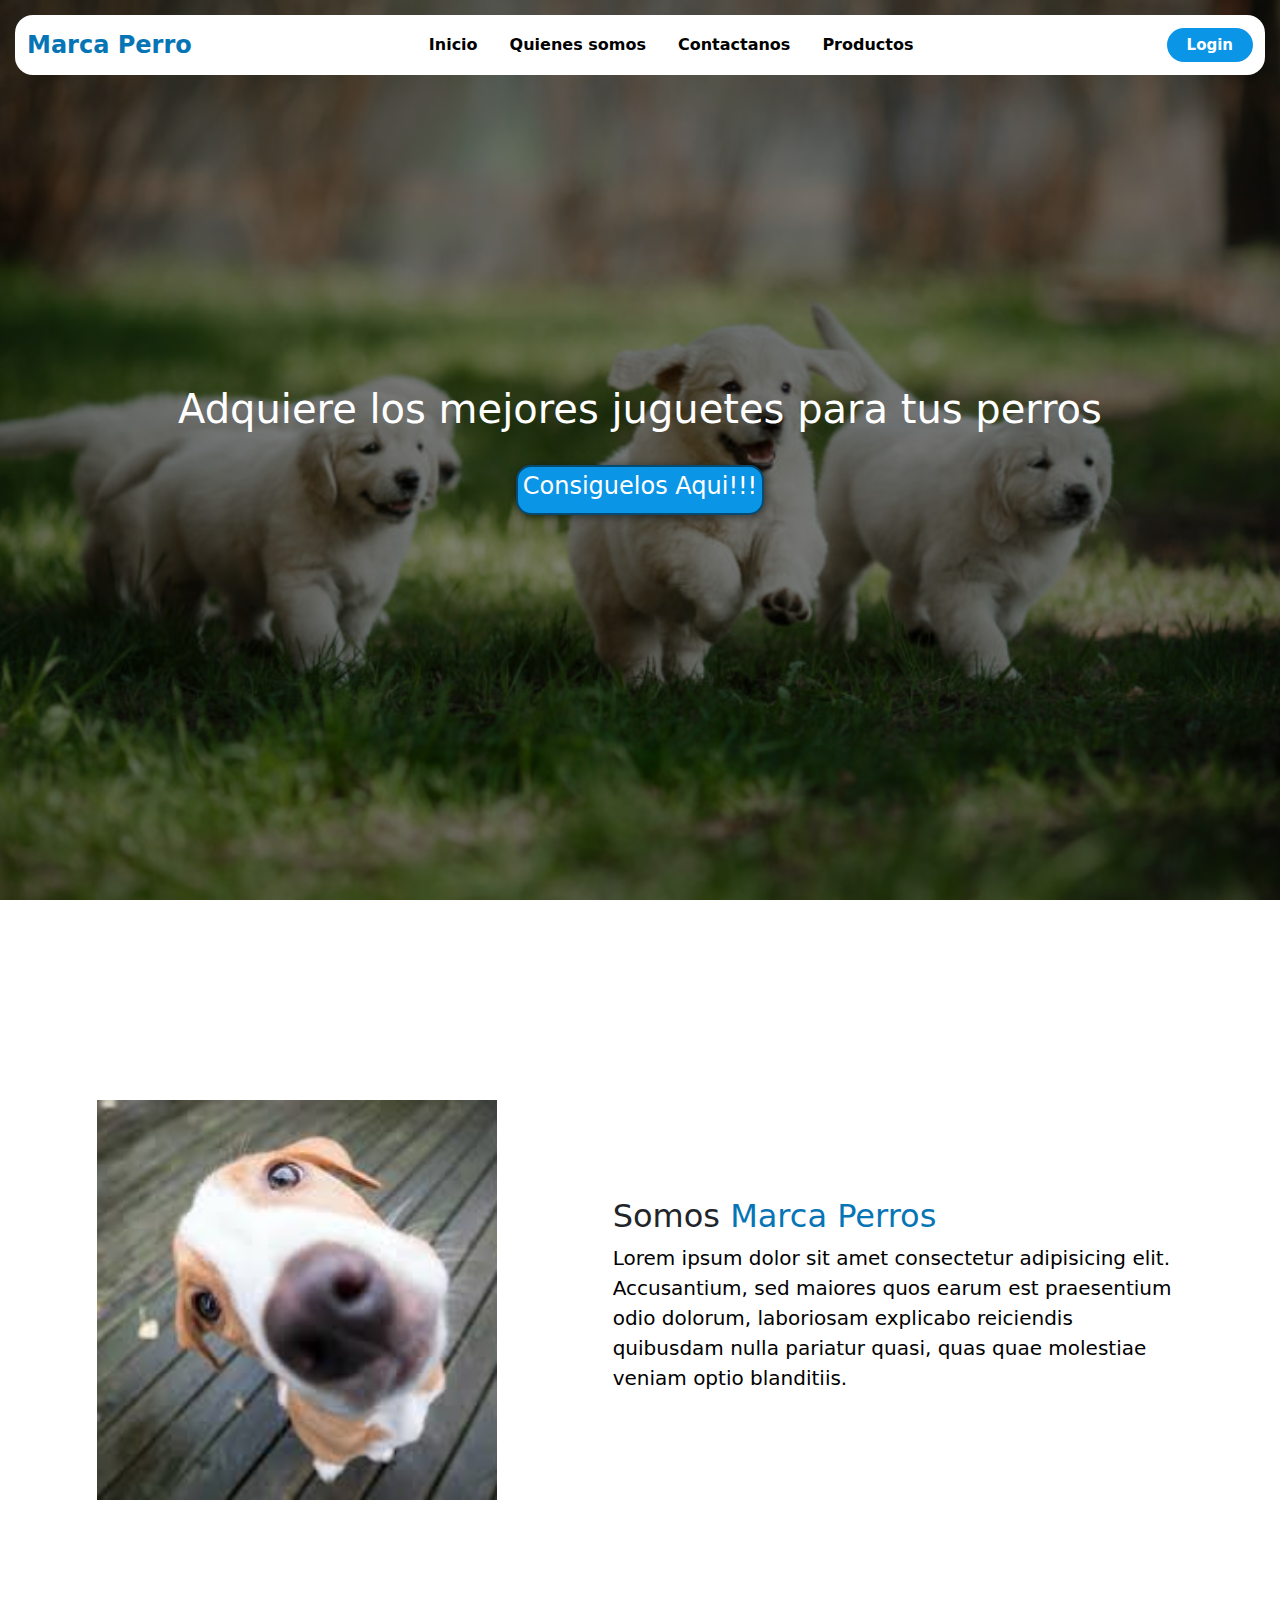
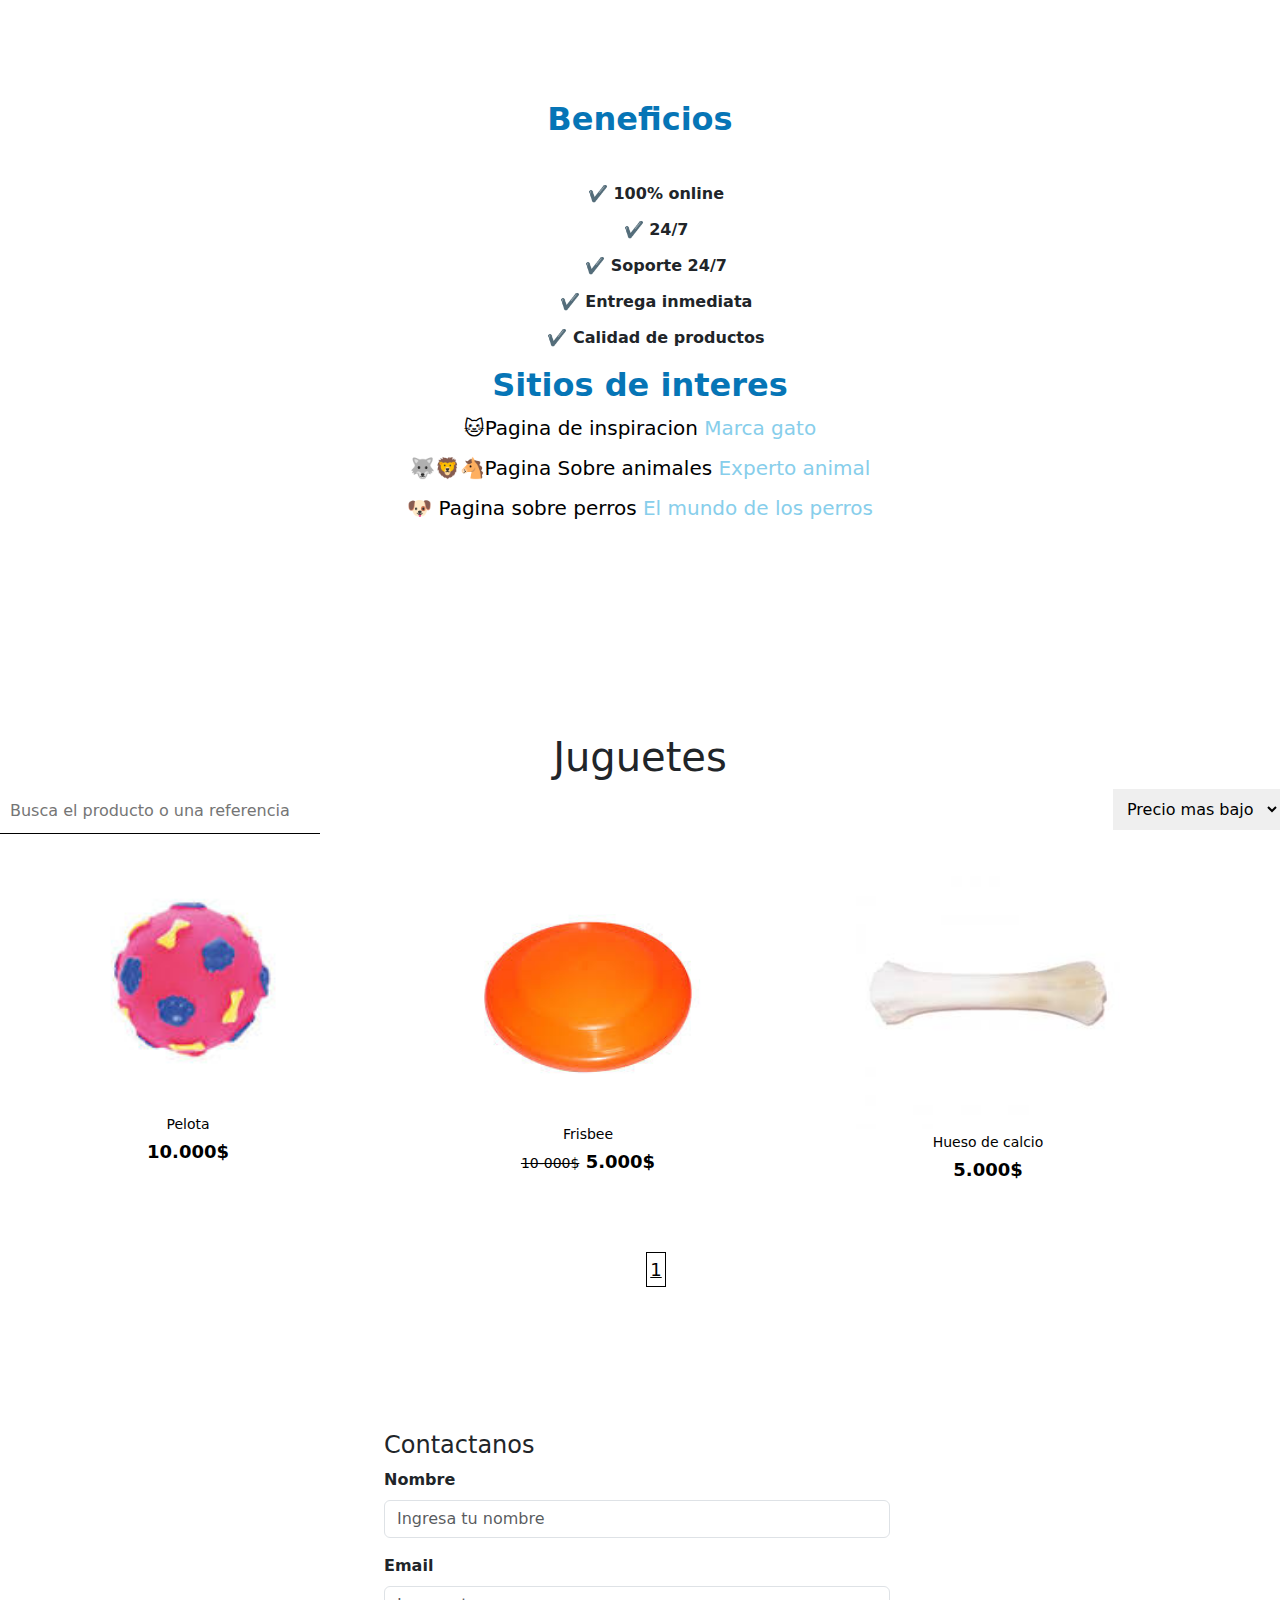
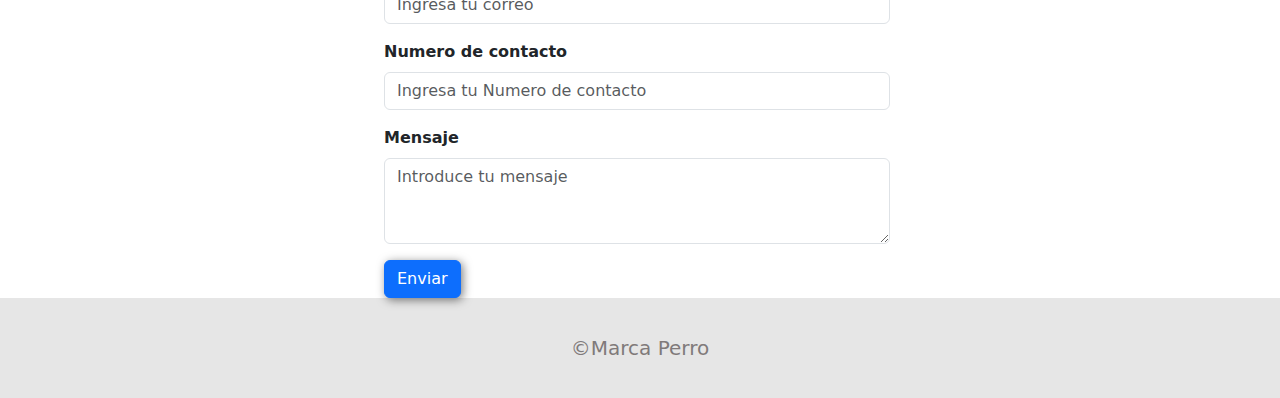
==== index.html @ 1c7cbd8e "primera subida" ====
<!DOCTYPE html>
<html lang="en">
<head>
    <meta charset="UTF-8">
    <meta name="viewport" content="width=device-width, initial-scale=1.0">
    <!--bootstrap css-->
    <link href="https://cdn.jsdelivr.net/npm/bootstrap@5.3.3/dist/css/bootstrap.min.css" rel="stylesheet" integrity="sha384-QWTKZyjpPEjISv5WaRU9OFeRpok6YctnYmDr5pNlyT2bRjXh0JMhjY6hW+ALEwIH" crossorigin="anonymous">
    <link rel="stylesheet" href="css/style.css">
    <link rel="preconnect" href="https://fonts.googleapis.com">
    <link rel="preconnect" href="https://fonts.gstatic.com" crossorigin>
    <link href="https://fonts.googleapis.com/css2?family=Poppins:ital,wght@0,100;0,200;0,300;0,400;0,500;0,600;0,700;0,800;0,900;1,100;1,200;1,300;1,400;1,500;1,600;1,700;1,800;1,900&display=swap" rel="stylesheet">
    
    <title>Marca Perro</title>
</head>
<body>
    <header>
        <!--Navbar empieza-->
        <nav class="navbar navbar-expand-lg fixed-top">
            <div class="container-fluid">
              <a class="navbar-brand me-auto" href="#index.html">Marca Perro</a>
              <div class="offcanvas offcanvas-end" tabindex="-1" id="offcanvasNavbar" aria-labelledby="offcanvasNavbarLabel">
                <div class="offcanvas-header">
                  <h5 class="offcanvas-title" id="offcanvasNavbarLabel">Marca Perro</h5>
                  <button type="button" class="btn-close" data-bs-dismiss="offcanvas" aria-label="Close"></button>
                </div>
                <div class="offcanvas-body">
                  <ul class="navbar-nav justify-content-center flex-grow-1 pe-3">
                    <li class="nav-item">
                      <a class="nav-link active mx-lg-2" aria-current="page" href="#hero">Inicio</a>
                    </li>
                    <li class="nav-item">
                      <a class="nav-link mx-lg-2" href="#nosotros">Quienes somos</a>
                    </li>
                    <li class="nav-item">
                      <a class="nav-link mx-lg-2" href="#contactanos">Contactanos</a>
                    </li>
                    <li class="nav-item">
                        <a class="nav-link mx-lg-2" href="#productos">Productos</a>
                      </li>
                 </ul>
            </div>
        </div>
        <div>
            <a href="iniciosesion.html" class="login">Login</a>
        </div>
            <button class="navbar-toggler pe-0" type="button" data-bs-toggle="offcanvas" data-bs-target="#offcanvasNavbar" aria-controls="offcanvasNavbar" aria-label="Toggle navigation">
                <span class="navbar-toggler-icon"></span>
            </button>
        </nav>
        <!--Navbar termina-->
    </header>

    <!--seccion hero-->
    <section id="hero">
      <div class="container">
        <h1>Adquiere los mejores juguetes para tus perros</h1>
        <br>
        <form action="productos.html">
        <button><h4>Consiguelos Aqui!!!</h4></button>
      </form>
    </div>

    </section>
    <!--termina seccion hero-->

     <!--seccion nosotros-->
     <section id="nosotros">
      <div class="container">

        <div class="img-container"></div>
            <div class="texto">
                <h2>Somos <span class="color-acento">Marca Perros</span></h2>
                <p>Lorem ipsum dolor sit amet consectetur adipisicing elit. Accusantium, sed maiores quos earum est praesentium odio dolorum, laboriosam explicabo reiciendis quibusdam nulla pariatur quasi, quas quae molestiae veniam optio blanditiis.</p>
            </div>
    </div>
    </section>
    <!--termina seccion nosotros-->

    <!--seccion beneficios -->
    <section id="caracte">
      <div class="container">
        <h2>Beneficios</h2>
        <br>
      <ul>
        <li>✔️​ 100% online</li>
        <li>✔️​ 24/7</li>
        <li>✔️​ Soporte 24/7</li>
        <li>✔️​ Entrega inmediata</li>
        <li>✔️​ Calidad de productos</li>
      </ul>

      <h2>Sitios de interes</h2>

      <p>🐱Pagina de inspiracion <a href="https://marcagato.co" target="_blank">Marca gato</a></p>
      <p>🐺​​​🦁​🐴​Pagina Sobre animales <a href="https://www.expertoanimal.com/" target="_blank">Experto animal</a></p>
      <p>🐶​ Pagina sobre perros <a href="https://www.fundacion-affinity.org/perros-gatos-y-personas/tengo-un-animal-de-compania/el-mundo-de-los-perros">El mundo de los perros</a></p>
    </div>

    </section>
    <!--Fin seccion beneficios -->

    <!--seccion productos-->
    <section id="productos">
      <h1>Juguetes</h1>

      <div class="row">

        <div class="col-xs-12">

          <form action="">
            <input class="Input-search" type="search" name="search" placeholder="Busca el producto o una referencia">
          </form>

          <select class="select-order">
            <option value="">Precio mas bajo</option>
            <option value="">Precio mas alto</option>
          </select>
          
        </div>
      </div>

      <br>

      <div class="row">

        <a href="#" class="col-m-4 col-s-6 products-box">
          <img src="img/pelota.jpg" alt="producto 1" >
          <div class="offer"></div>
          <h3>Pelota</h3>
          <strong class="precio">10.000$</strong>
        </a>


        <a href="#" class="col-m-4 col-s-6 products-box">
          <img src="img/frisbee.jpg" alt="producto 1" >
          <div class="offer"></div>
          <h3>Frisbee</h3>
          <strong class="precio"><del>10-000$</del> 5.000$</strong>
        </a>

        
        <a href="#" class="col-m-4 col-s-6 products-box">
          <img src="img/huesos calcio.jpg" alt="producto 1" >
          <div class="offer"></div>
          <h3>Hueso de calcio</h3>
          <strong class="precio">5.000$</strong>
        </a>

      </div>
      <br>

      <ul class="paginacion">
        <li><a href="" class="active">1</a></li>
      </ul>
  </section>
  
  <!--termina seccion productos-->

   <!-- inicia seccion contactanos -->

   <section id="contactanos">
    <div class="container">
      <div class="row">
        <div class="col-md-7">
          <h4>Contactanos</h4>
          <div class="mb-3">
            <label for="exampleFormControlInput1" class="form-label"><b>Nombre</b></label>
            <input type="text" class="form-control" id="exampleFormControlInput1" placeholder="Ingresa tu nombre">
          </div>
          <div class="mb-3">
            <label for="exampleFormControlInput1" class="form-label"><b>Email</b></label>
            <input type="email" class="form-control" id="exampleFormControlInput1" placeholder="Ingresa tu correo">
          </div>
          <div class="mb-3">
            <label for="exampleFormControlInput1" class="form-label"><b>Numero de contacto</b></label>
            <input type="number" class="form-control" id="exampleFormControlInput1" placeholder="Ingresa tu Numero de contacto">
          </div>
          <div class="mb-3">
            <label for="exampleFormControlTextarea1" class="form-label"><b>Mensaje</b></label>
            <textarea class="form-control" id="exampleFormControlTextarea1" placeholder="Introduce tu mensaje" rows="3"></textarea>
          </div>
          <button type="submit" class="btn btn-primary">Enviar</button>
        </div>
      </div>
    </div>

  </section>

  <!-- fin seccion contactanos -->


    <!--footer-->
    <footer>
      <div class="container">
        <p>&copy;Marca Perro</p>
      </div>
  </footer>
    <!--end footer-->
    <!--bootstrap script-->
    <script src="https://cdn.jsdelivr.net/npm/bootstrap@5.3.3/dist/js/bootstrap.bundle.min.js" integrity="sha384-YvpcrYf0tY3lHB60NNkmXc5s9fDVZLESaAA55NDzOxhy9GkcIdslK1eN7N6jIeHz" crossorigin="anonymous"></script>
</body>
</html>
---- css/style.css ----
*{
    box-sizing: border-box;
}

.body{
    margin: 0;
    font-family: "Poppins", sans-serif;
}

h1{ font-size: 3,5em;}
h2{  font-size: 2,7em;}
h3{font-size: 2em;}
p{font-size: 1,25em;}
ul{list-style: none;}
li{font-size: 1,25em;}

button{
    font-size: 1em;
    font-weight: bold;
    padding: 5px 5px;
    border-radius: 15px;
    border: 2px solid rgba(0, 0, 0, 0.5);
    box-shadow: 2px 2px 10px rgba(0, 0, 0, 0.5);
    color: white;
    background-color: rgb(10, 149, 230);
}

button:hover{
    background-color:  rgb(30, 56, 207);
}

.navbar{
    background-color: white;
    height: 60px;
    margin: 15px;
    border-radius: 18px;
    padding: 0,5rem;
}

.navbar-brand{
    font-weight: 500;
    font-weight: bold;
    color: rgb(6, 117, 182);
    font-size: 24px;
    transition: 0,3s color;
}

.navbar-brand:hover{
    color:rgb(10, 149, 230) ;
}


.login {
    background-color: rgb(10, 149, 230);
    color: white;
    font-size: 15px;
    padding: 8px 20px;
    border-radius: 40px;
    text-decoration: none;
    transition: 0,4s background-color;
    font-weight: bold;
}
.login:hover {
    background-color: rgb(30, 56, 207);
}

.navbar-toggler {
    border: none;
    font-size: 1.25rem;
}
.navbar-toggler:focus, .btn-close:focus{
    box-shadow: none;
    outline: none;
}

.nav-link{
    font-weight: 500;
    font-weight: bold;
    color: black;
    position: relative;
}

.nav-link:hover, .nav-link.active:hover{
    color: rgb(10, 149, 230) ;

}


#hero{
    background-image:linear-gradient(
        0deg,
        rgba(0,0,0,0.5),
        rgba(0,0,0,0.5)
    )
    ,url(..//img/jugando.jpg);
    background-repeat: no-repeat;
    background-position: center center  ;
    background-size: cover;
    display: flex;
    align-items: center;
    justify-content: center;
    text-align: center;
    flex-direction: column;
    width: 100%;
    height: 100vh;
}

#hero h1{
    color: white;
}

.container{
    max-width: 1400px;
    margin: auto;
}

.color-acento{ color: rgb(6, 117, 182);}

#nosotros .container{
    text-align: center;
    padding: 200px 12px;
}

#caracte .container{
    text-align: center;
    padding: 200px 12px;

}

#caracte li{
    margin: 12px 0px;
    font-weight: bold;

}

footer{
    background-color: rgb(230, 230, 230);
}

footer p{
    margin: 0;
    padding: 12px;
    color: rgb(128, 122, 122);
}

footer .container{
    height: 100px;
    display: flex;
    justify-content: center;
    align-items: center;
}

@media (min-width:720px){
    #nosotros .container{
        display: flex;
        justify-content: space-evenly;

    }
    #nosotros .texto{
        width: 50%;
        max-width: 600px;
        text-align: initial;
        padding-left: 30px;
        display: flex;
        flex-direction: column;
        justify-content: center;
    }

    #nosotros h2{
        margin-top: 0px;
    }

    #nosotros .img-container{
        background-image: url(../img/lindo.jpg);
        background-size: cover;
        background-position: center center  ;
        height: 400px;
        width: 400px;

    }


    #caracte h2{
        color: rgb(6, 117, 182);
        text-align: center;
        font-weight: bold;
    }

    #caracte .container{
        padding-top: 0%;
        text-align: center;
    }

    #caracte a{
        color: skyblue;
        text-decoration: none;
    }

    #caracte a:hover{
        color: rgb(3, 168, 233);
        text-decoration: none;
    }

    #contactanos .container{
        padding-top: 10%;
        border-radius: 0;
       padding-left: 30%;
        top: 50%;
    }
    
    #productos h1{
        
        display: flex;
        padding-top: 0,5%;
        text-align: center;
        justify-content: center;
        font-weight: lighter;
    }

    #productos .Input-search{
        float: left;
        padding: 10px;
        width: 25%;
        border: none;
        border-bottom: 1px solid ;
        outline: 0;
    }


    #productos .select-order{
        float: right;
        padding: 10px;
        border: none;
        outline: 0;
        cursor: pointer;
    }



    #productos  .products-box{
        height: 370px;
        width: 400px;
        text-align: center;
        color: black;
        text-decoration: none;

    }

    #productos  .products-box:hover{
        text-decoration: none;
        color: rgb(6, 117, 182);
    }


    #productos  .products-box img{
        width: 70%;
        transition: all 0,3s;
    }

    #productos  .products-box:hover img{
        transform: scale(1);
    }

    #productos  .products-box h3{
        font-size: 14px;
        font-weight: normal;
        margin: 5px;
        overflow: hidden;
        -o-text-overflow: ellipsis;
        text-overflow: ellipsis;
        white-space: nowrap;
    }

    #productos  .products-box .offer{
        color: blue;
        text-transform: uppercase;
        font-weight: bold;
    }

    #productos  .products-box .offer.hidden{
        visibility: hidden;
    }
    #productos  .products-box .precio{
        font-size: 18px;
    }

    #productos  .products-box strong del{
        font-size: 14px;
        font-weight: normal;
        margin-bottom: 5px;
    }

    #productos  .paginacion{
        text-align: center;
        list-style: none;
        font-size: 18px;
    }

    #productos  .paginacion li{
        display: inline-block;
        text-decoration: none;
    }
    #productos  .paginacion li a{
        color: black;
        padding: 3px;

        text-align: center;
        display: inline-block;
        border: 1px solid;
    }

    #iniciarsesion .formulario{
        padding-top: 50px;
        display: flex;
        align-items: center;
        justify-content: center;
        height: 100vh;
    }

    #iniciarsesion #formularioini{
        display: flex;
        padding: 50px;
        flex-direction: column ;
        width: 400px;
        box-shadow: 0 0 20px rgba(0, 0, 0, 0.5);
        border-radius: 20px;
    }

    #iniciarsesion #formularioini h1{
        text-align: center;
        font-size: 30px;
        text-transform: uppercase;
        font-weight: bold;
        margin-bottom: 20px;
    }

    #iniciarsesion #formularioini label, p{
        font-size: 20px;
        color: black;
        margin-bottom: 10px;    
    }

    #iniciarsesion #formularioini  p:hover{
        color: rgb(6, 117, 182);
    }

    #iniciarsesion #formularioini input:not([type="submit"]){
        padding: 17px 11px;
        width: 300px;
        border: 1px solid black;
        border-radius: 25px;
        margin-bottom: 15px;
        background-color: white;
        outline: none;
        font-size: 16px;
    }

    #iniciarsesion #formularioini input[type="submit"]{
        border: 1px solid #00ADEF;
        color: #00ADEF;
        outline: none;
        padding: 17px 11px;
        border-radius: 25px;
        margin-bottom: 15px;
        outline: none;
        font-size: 16px;
    }


    
    #iniciarsesion #formularioini #button-submit{
        background-color: #00ADEF;
        font-size: 15px;
        color: white;
        text-transform: uppercase;
        cursor: pointer;

    }

    #iniciarsesion #formularioini #button-submit:hover{
        background-color: #04b8ff;
    }

    #iniciarsesion #formularioini .recordar{
        display: flex;
        justify-content: space-between;
        margin-bottom: 25px;
    }

}
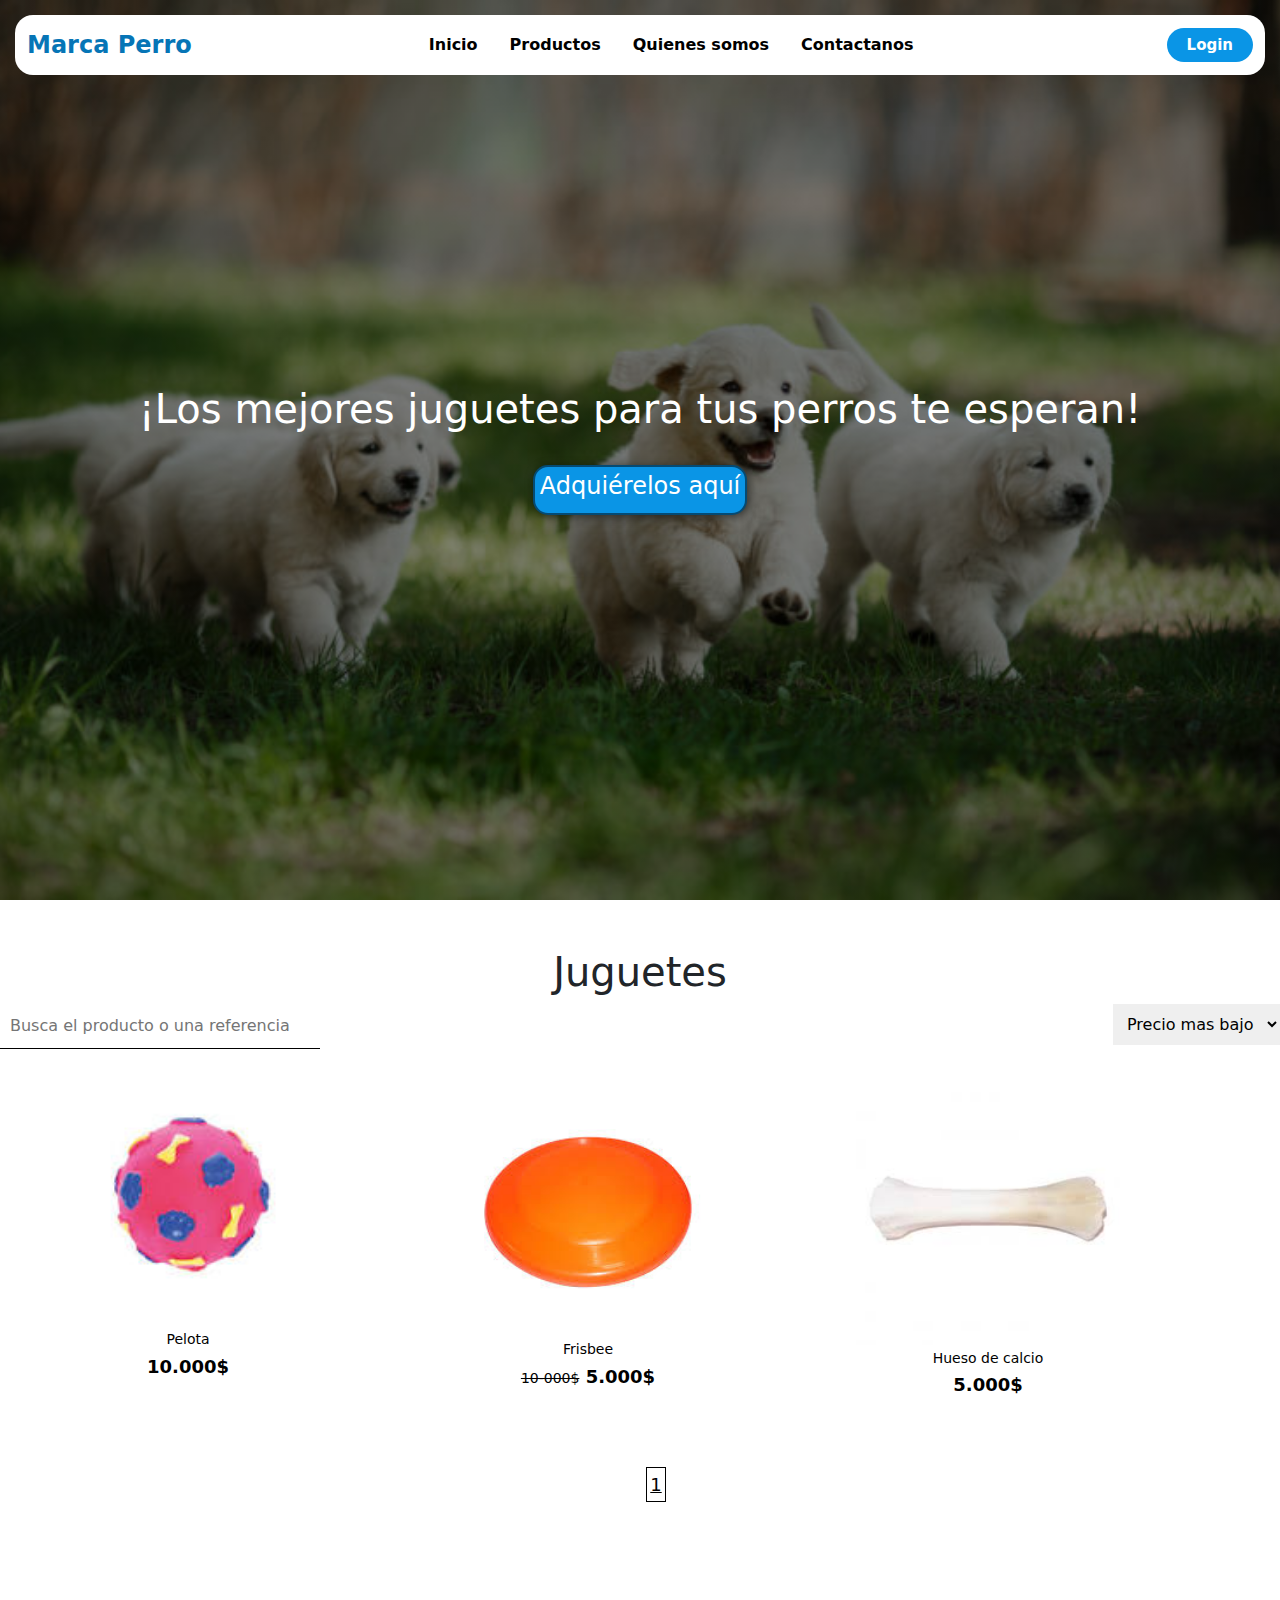
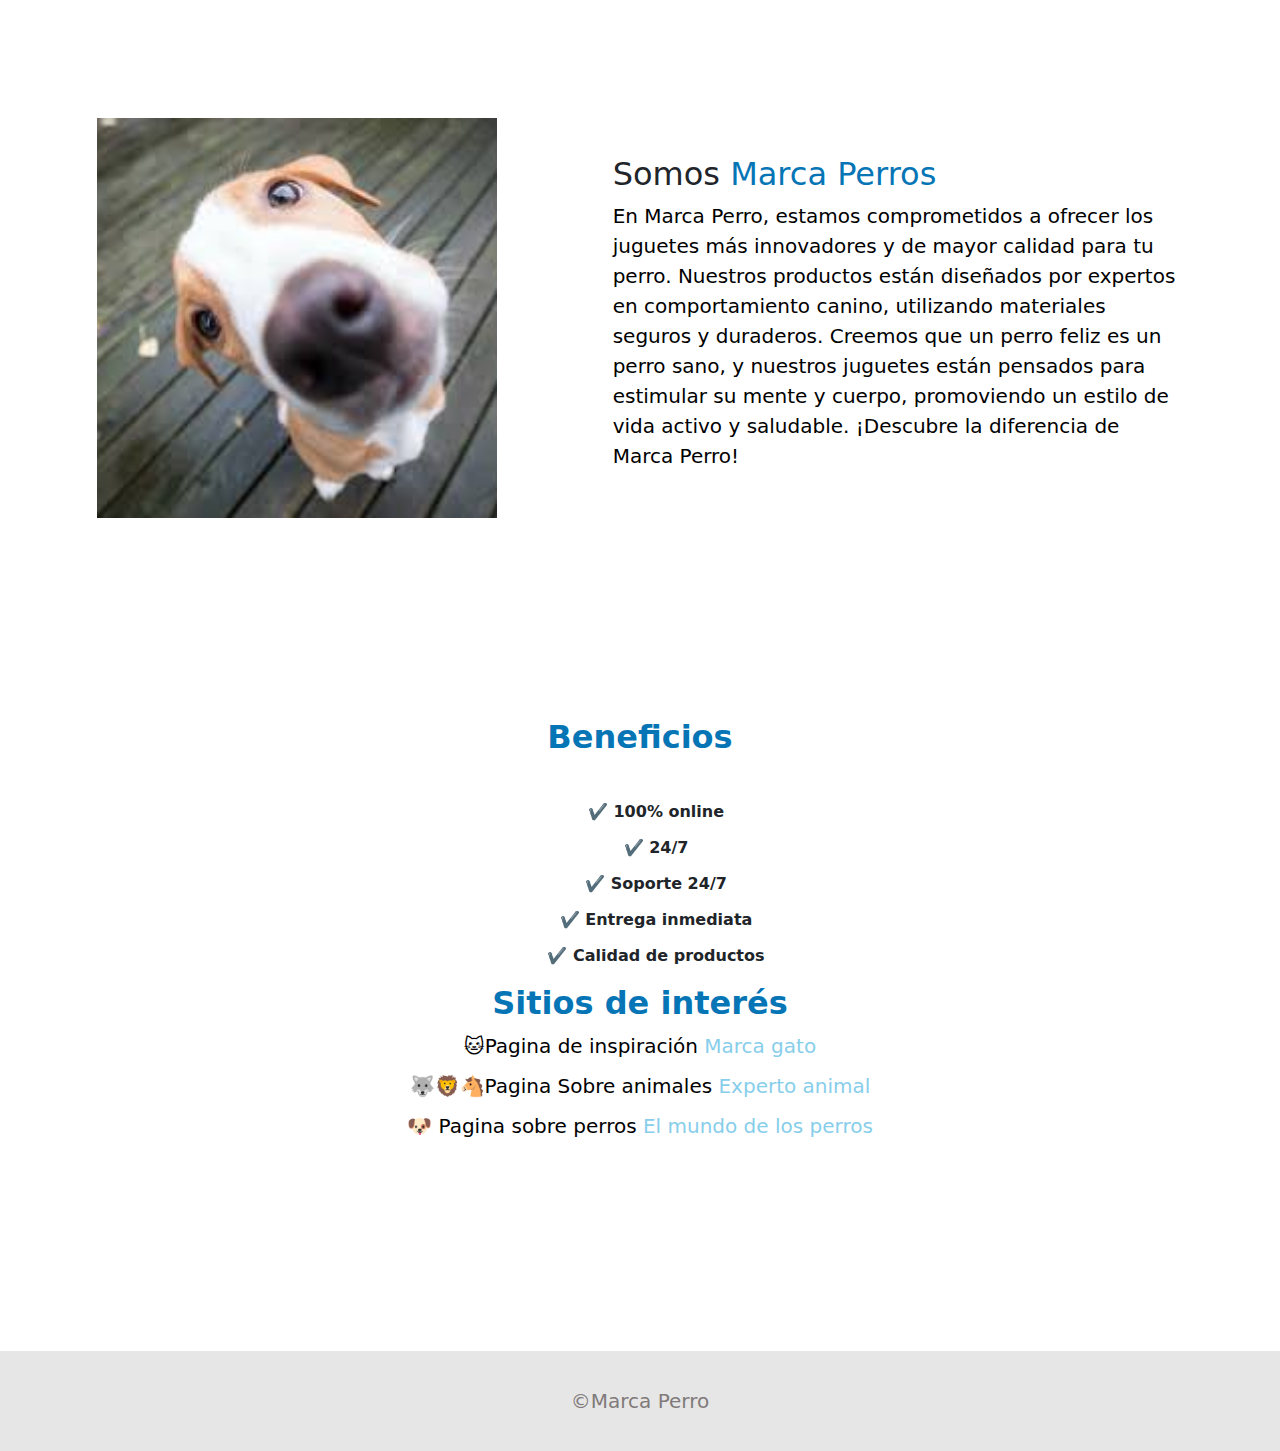
==== commit ba3d8e9a: "actualizacion" ====
--- a/index.html
+++ b/index.html
@@ -29,13 +29,13 @@
                       <a class="nav-link active mx-lg-2" aria-current="page" href="#hero">Inicio</a>
                     </li>
                     <li class="nav-item">
-                      <a class="nav-link mx-lg-2" href="#nosotros">Quienes somos</a>
+                      <a class="nav-link mx-lg-2" href="#productos">Productos</a>
                     </li>
-                    <li class="nav-item">
-                      <a class="nav-link mx-lg-2" href="#contactanos">Contactanos</a>
-                    </li>
-                    <li class="nav-item">
-                        <a class="nav-link mx-lg-2" href="#productos">Productos</a>
+                      <li class="nav-item">
+                        <a class="nav-link mx-lg-2" href="#nosotros">Quienes somos</a>
+                      </li>
+                      <li class="nav-item">
+                        <a class="nav-link mx-lg-2" href="#botonmodal" data-bs-toggle="modal" data-bs-target="#ejemplomodal">Contactanos</a>
                       </li>
                  </ul>
             </div>
@@ -53,15 +53,75 @@
     <!--seccion hero-->
     <section id="hero">
       <div class="container">
-        <h1>Adquiere los mejores juguetes para tus perros</h1>
+        <h1>¡Los mejores juguetes para tus perros te esperan! </h1>
         <br>
-        <form action="productos.html">
-        <button><h4>Consiguelos Aqui!!!</h4></button>
+        <form action="#productos">
+        <button><h4>Adquiérelos aquí</h4></button>
       </form>
     </div>
 
     </section>
     <!--termina seccion hero-->
+
+    <br>
+    <br>  
+
+     <!--seccion productos-->
+     <section id="productos">
+      <h1>Juguetes</h1>
+
+      <div class="row">
+
+        <div class="col-xs-12">
+
+          <form action="">
+            <input class="Input-search" type="search" name="search" placeholder="Busca el producto o una referencia">
+          </form>
+
+          <select class="select-order">
+            <option value="">Precio mas bajo</option>
+            <option value="">Precio mas alto</option>
+          </select>
+          
+        </div>
+      </div>
+
+      <br>
+
+      <div class="row">
+
+        <a href="#" class="col-m-4 col-s-6 products-box">
+          <img src="img/pelota.jpg" alt="producto 1" >
+          <div class="offer"></div>
+          <h3>Pelota</h3>
+          <strong class="precio">10.000$</strong>
+        </a>
+
+
+        <a href="#" class="col-m-4 col-s-6 products-box">
+          <img src="img/frisbee.jpg" alt="producto 1" >
+          <div class="offer"></div>
+          <h3>Frisbee</h3>
+          <strong class="precio"><del>10-000$</del> 5.000$</strong>
+        </a>
+
+        
+        <a href="#" class="col-m-4 col-s-6 products-box">
+          <img src="img/huesos calcio.jpg" alt="producto 1" >
+          <div class="offer"></div>
+          <h3>Hueso de calcio</h3>
+          <strong class="precio">5.000$</strong>
+        </a>
+
+      </div>
+      <br>
+
+      <ul class="paginacion">
+        <li><a href="" class="active">1</a></li>
+      </ul>
+  </section>
+  
+  <!--termina seccion productos-->
 
      <!--seccion nosotros-->
      <section id="nosotros">
@@ -70,7 +130,7 @@
         <div class="img-container"></div>
             <div class="texto">
                 <h2>Somos <span class="color-acento">Marca Perros</span></h2>
-                <p>Lorem ipsum dolor sit amet consectetur adipisicing elit. Accusantium, sed maiores quos earum est praesentium odio dolorum, laboriosam explicabo reiciendis quibusdam nulla pariatur quasi, quas quae molestiae veniam optio blanditiis.</p>
+                <p>En Marca Perro, estamos comprometidos a ofrecer los juguetes más innovadores y de mayor calidad para tu perro. Nuestros productos están diseñados por expertos en comportamiento canino, utilizando materiales seguros y duraderos. Creemos que un perro feliz es un perro sano, y nuestros juguetes están pensados para estimular su mente y cuerpo, promoviendo un estilo de vida activo y saludable. ¡Descubre la diferencia de Marca Perro!</p>
             </div>
     </div>
     </section>
@@ -89,9 +149,9 @@
         <li>✔️​ Calidad de productos</li>
       </ul>
 
-      <h2>Sitios de interes</h2>
-
-      <p>🐱Pagina de inspiracion <a href="https://marcagato.co" target="_blank">Marca gato</a></p>
+      <h2>Sitios de interés</h2>
+
+      <p>🐱Pagina de inspiración <a href="https://marcagato.co" target="_blank"> Marca gato</a></p>
       <p>🐺​​​🦁​🐴​Pagina Sobre animales <a href="https://www.expertoanimal.com/" target="_blank">Experto animal</a></p>
       <p>🐶​ Pagina sobre perros <a href="https://www.fundacion-affinity.org/perros-gatos-y-personas/tengo-un-animal-de-compania/el-mundo-de-los-perros">El mundo de los perros</a></p>
     </div>
@@ -99,94 +159,65 @@
     </section>
     <!--Fin seccion beneficios -->
 
-    <!--seccion productos-->
-    <section id="productos">
-      <h1>Juguetes</h1>
-
-      <div class="row">
-
-        <div class="col-xs-12">
-
-          <form action="">
-            <input class="Input-search" type="search" name="search" placeholder="Busca el producto o una referencia">
-          </form>
-
-          <select class="select-order">
-            <option value="">Precio mas bajo</option>
-            <option value="">Precio mas alto</option>
-          </select>
-          
-        </div>
-      </div>
-
-      <br>
-
-      <div class="row">
-
-        <a href="#" class="col-m-4 col-s-6 products-box">
-          <img src="img/pelota.jpg" alt="producto 1" >
-          <div class="offer"></div>
-          <h3>Pelota</h3>
-          <strong class="precio">10.000$</strong>
-        </a>
-
-
-        <a href="#" class="col-m-4 col-s-6 products-box">
-          <img src="img/frisbee.jpg" alt="producto 1" >
-          <div class="offer"></div>
-          <h3>Frisbee</h3>
-          <strong class="precio"><del>10-000$</del> 5.000$</strong>
-        </a>
-
+
+   <!-- inicia seccion contactanos -->
+
+   <section id="contactanos">
+         <!-- modal ventana modall -->
+ <!-- contendor principal del modal-->
+  <div class="modal" id="ejemplomodal" tabindex="-1" aria-labelledby="ejemplomodallabel" aria-hidden="true" >
+    <!-- contenedor para centrar el contenido en pantalla -->
+     <div class="modal-dialog">
+        <!-- contenedor que envuelve el contenido de la modal -->
+         <div class="modal-content">
+            <!-- cabecera del modal que contiene el titulo y el boton cerrar -->
+            <div class="modal-header">
+                <h5 class="modal-title" id="exampleModalLabel">Contactanos</h5>
+                <button type="button" class="btn-close" data-bs-dismiss="modal" aria-label="close">
+
+                  </button> 
+              </div>
+              <div class="modal-body">
+                <div class="container">
+                  <div class="row">
+                    <div class="col-md-7">      
+                      <div class="mb-3">
+                        <label for="exampleFormControlInput1" class="form-label"><b>Nombre</b></label>
+                        <input type="text" class="form-control" id="exampleFormControlInput1" placeholder="Ingresa tu nombre">
+                      </div>
+                      <div class="mb-3">
+                        <label for="exampleFormControlInput1" class="form-label"><b>Email</b></label>
+                        <input type="email" class="form-control" id="exampleFormControlInput1" placeholder="Ingresa tu correo">
+                      </div>
+                      <div class="mb-3">
+                        <label for="exampleFormControlInput1" class="form-label"><b>Numero de contacto</b></label>
+                        <input type="number" class="form-control" id="exampleFormControlInput1" placeholder="Ingresa tu Numero de contacto">
+                      </div>
+                      <div class="mb-3">
+                        <label for="exampleFormControlTextarea1" class="form-label"><b>Mensaje</b></label>
+                        <textarea class="form-control" id="exampleFormControlTextarea1" placeholder="Introduce tu mensaje" rows="3"></textarea>
+                      </div>
+                    </div>
+                  </div>
+                </div>
+
+             </div>
+             <div class="modal-footer">
+                <button type="button" class="btn btn-primary" data-bs-toggle="modal">Enviar</button>
+                <button type="button" class="btn btn-secondary" data-bs-dismiss="modal">Borrar</button>
+              </div>
+         </div>
         
-        <a href="#" class="col-m-4 col-s-6 products-box">
-          <img src="img/huesos calcio.jpg" alt="producto 1" >
-          <div class="offer"></div>
-          <h3>Hueso de calcio</h3>
-          <strong class="precio">5.000$</strong>
-        </a>
-
-      </div>
-      <br>
-
-      <ul class="paginacion">
-        <li><a href="" class="active">1</a></li>
-      </ul>
+     </div>
+
+  </div>
+
+    
+
   </section>
-  
-  <!--termina seccion productos-->
-
-   <!-- inicia seccion contactanos -->
-
-   <section id="contactanos">
-    <div class="container">
-      <div class="row">
-        <div class="col-md-7">
-          <h4>Contactanos</h4>
-          <div class="mb-3">
-            <label for="exampleFormControlInput1" class="form-label"><b>Nombre</b></label>
-            <input type="text" class="form-control" id="exampleFormControlInput1" placeholder="Ingresa tu nombre">
-          </div>
-          <div class="mb-3">
-            <label for="exampleFormControlInput1" class="form-label"><b>Email</b></label>
-            <input type="email" class="form-control" id="exampleFormControlInput1" placeholder="Ingresa tu correo">
-          </div>
-          <div class="mb-3">
-            <label for="exampleFormControlInput1" class="form-label"><b>Numero de contacto</b></label>
-            <input type="number" class="form-control" id="exampleFormControlInput1" placeholder="Ingresa tu Numero de contacto">
-          </div>
-          <div class="mb-3">
-            <label for="exampleFormControlTextarea1" class="form-label"><b>Mensaje</b></label>
-            <textarea class="form-control" id="exampleFormControlTextarea1" placeholder="Introduce tu mensaje" rows="3"></textarea>
-          </div>
-          <button type="submit" class="btn btn-primary">Enviar</button>
-        </div>
-      </div>
-    </div>
-
-  </section>
 
   <!-- fin seccion contactanos -->
+ 
 
 
     <!--footer-->
@@ -197,6 +228,7 @@
   </footer>
     <!--end footer-->
     <!--bootstrap script-->
+   
     <script src="https://cdn.jsdelivr.net/npm/bootstrap@5.3.3/dist/js/bootstrap.bundle.min.js" integrity="sha384-YvpcrYf0tY3lHB60NNkmXc5s9fDVZLESaAA55NDzOxhy9GkcIdslK1eN7N6jIeHz" crossorigin="anonymous"></script>
 </body>
 </html>--- a/css/style.css
+++ b/css/style.css
@@ -1,5 +1,8 @@
 *{
     box-sizing: border-box;
+}
+html{
+    scroll-behavior: smooth;
 }
 
 .body{
@@ -207,6 +210,11 @@
        padding-left: 30%;
         top: 50%;
     }
+
+    #contactanos .ejemplomodal{
+        text-align: center;
+        align-items: center;
+    }
     
     #productos h1{
         
@@ -310,7 +318,7 @@
     }
 
     #iniciarsesion .formulario{
-        padding-top: 50px;
+        padding-top: 40px;
         display: flex;
         align-items: center;
         justify-content: center;
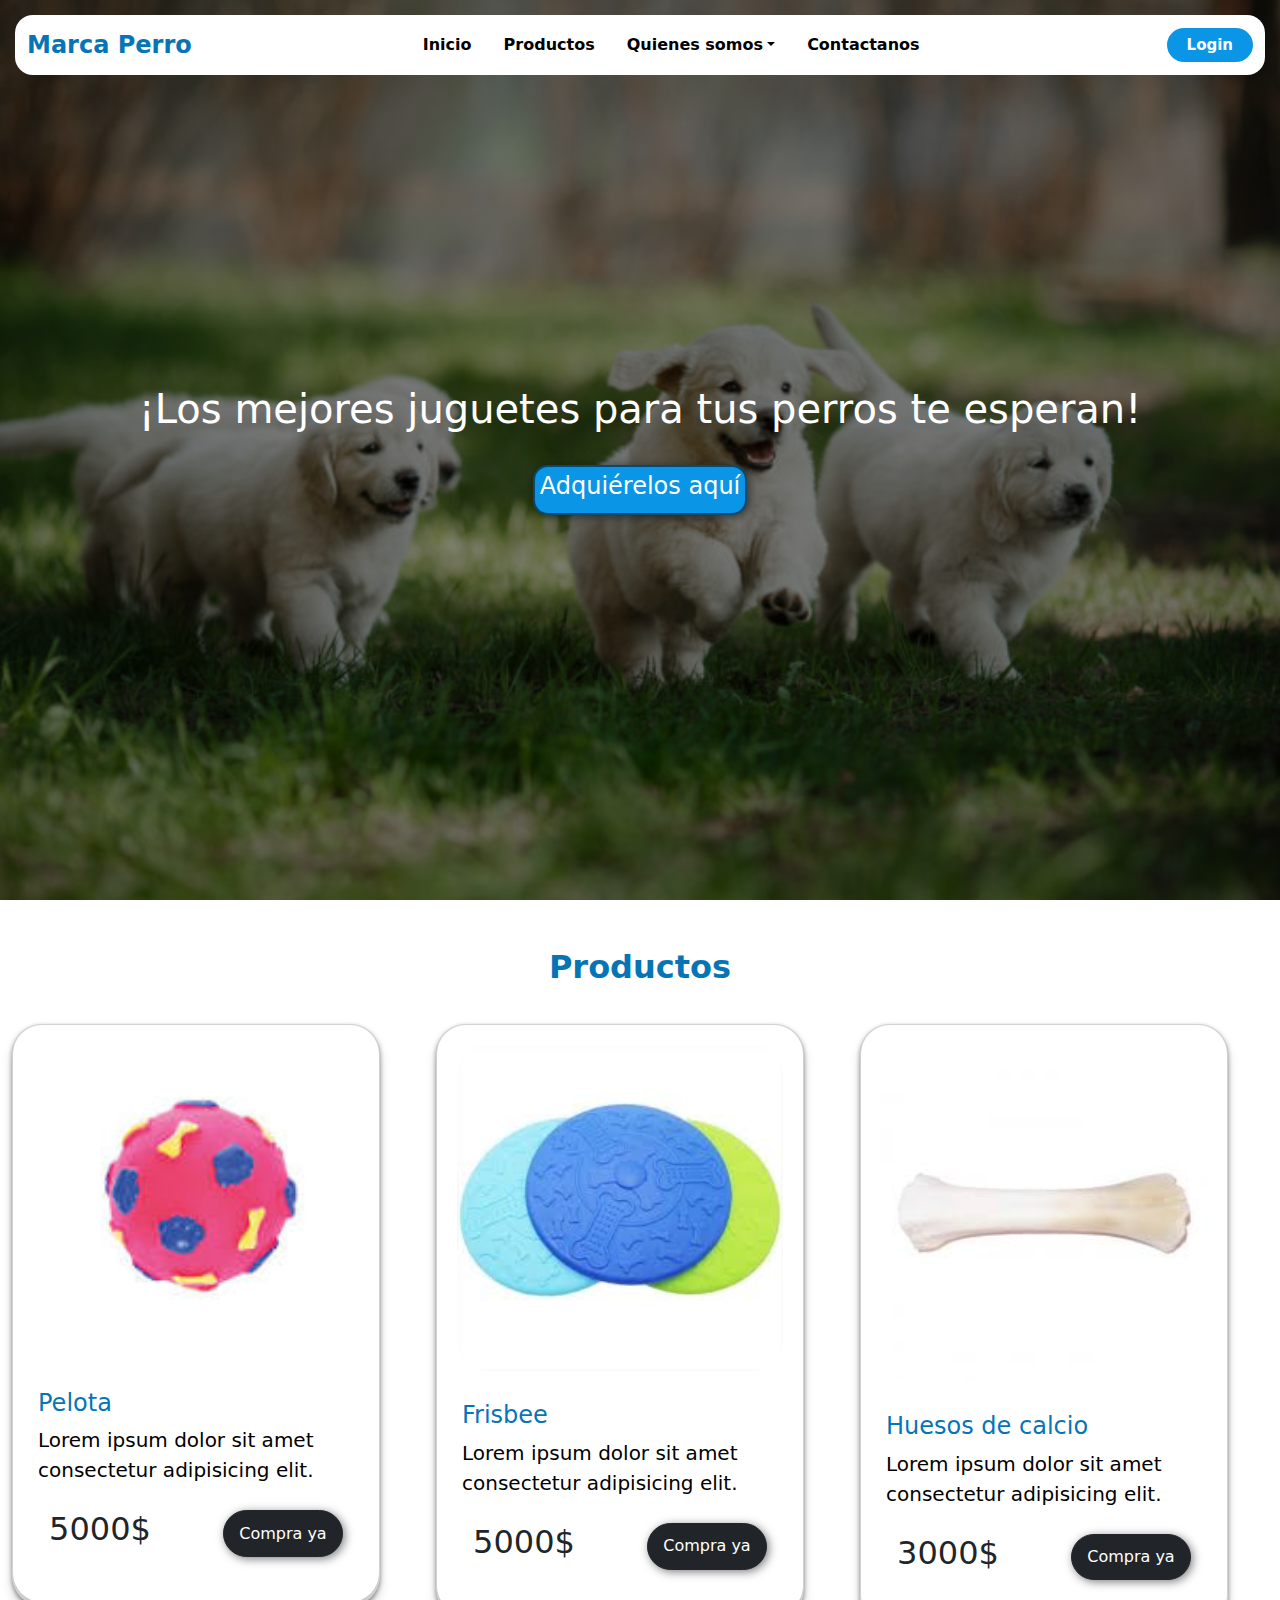
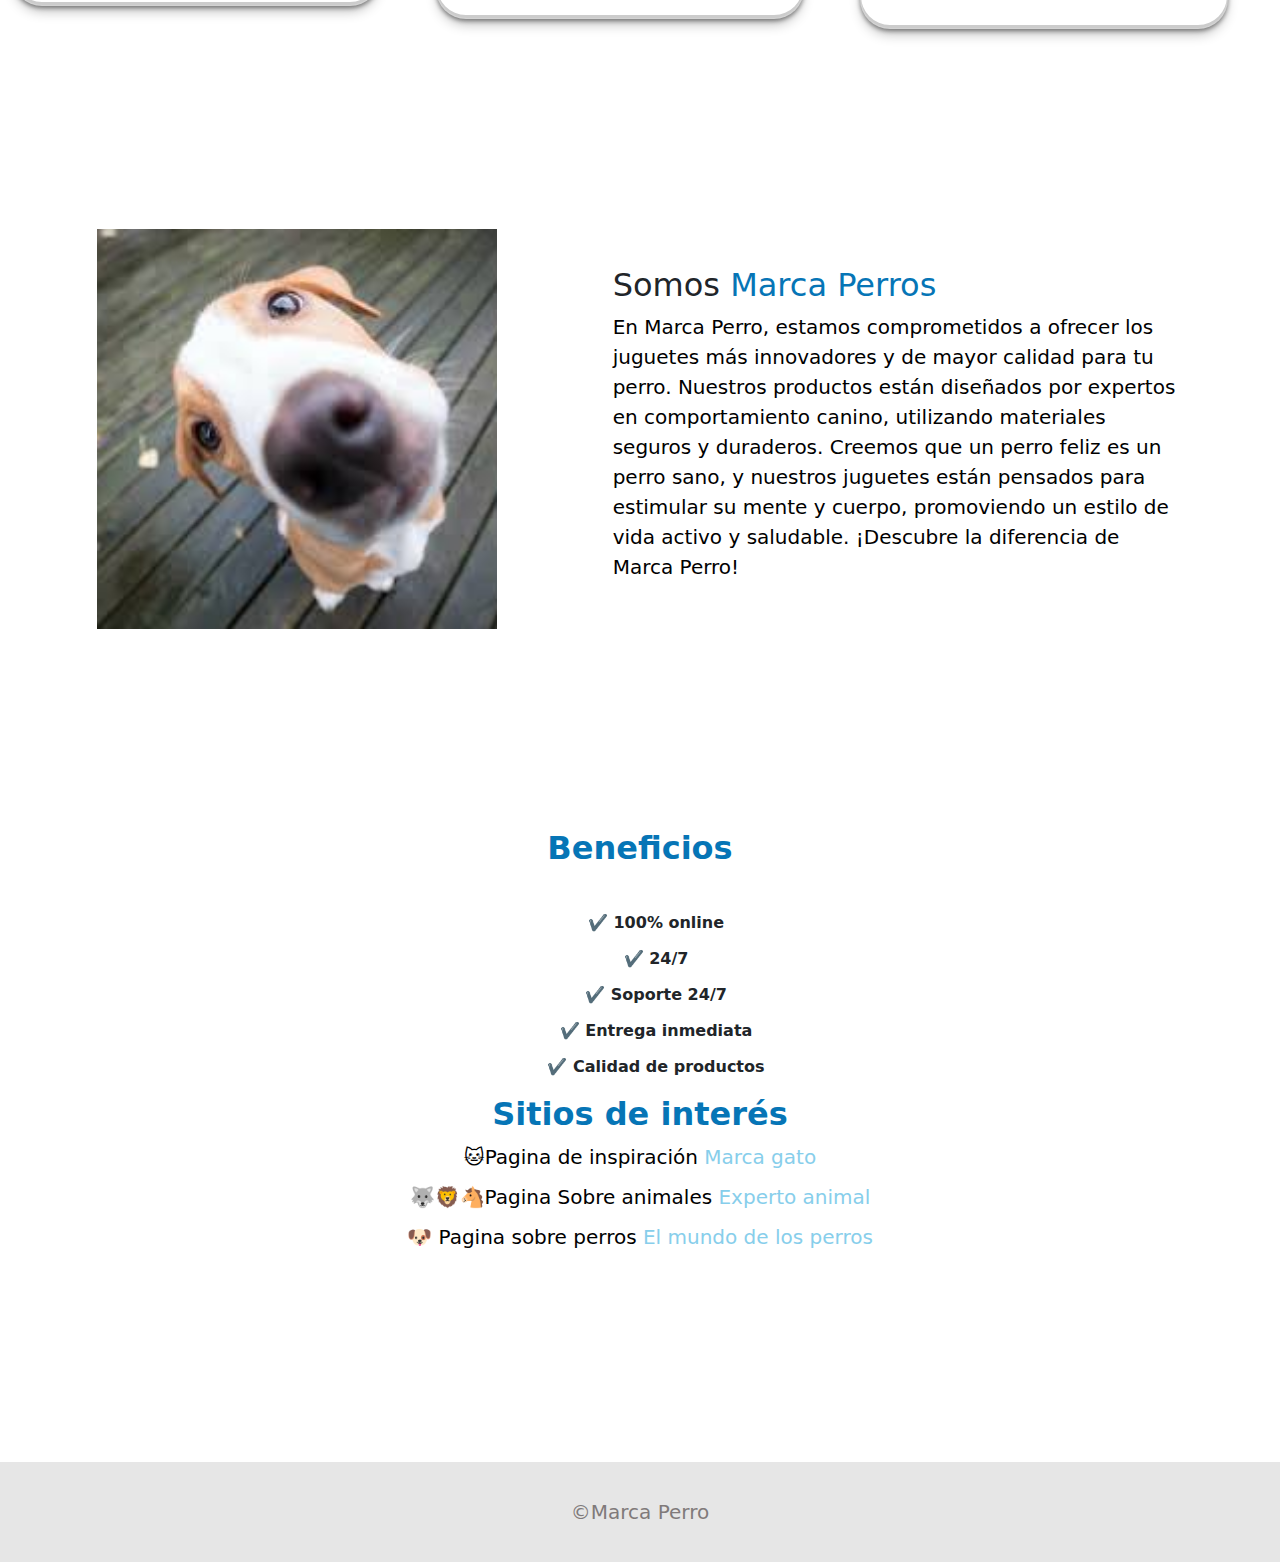
==== commit c9ecf172: "Ultima subida de tarea bootstrap" ====
--- a/index.html
+++ b/index.html
@@ -31,11 +31,16 @@
                     <li class="nav-item">
                       <a class="nav-link mx-lg-2" href="#productos">Productos</a>
                     </li>
-                      <li class="nav-item">
-                        <a class="nav-link mx-lg-2" href="#nosotros">Quienes somos</a>
+                      <li class="nav-item dropdown">
+                        <a class="nav-link dropdown-toggle mx-lg-2" href="#" id="navbardropdown" role="button" data-bs-toggle="dropdown" aria-expanded="false">Quienes somos</a>
+                        <ul class="dropdown-menu" aria-labelledby="navbardropdown">
+                          <li><a href="#nosotros" class="dropdown-item">Nosotros Somos</a></li>
+                          <li><a href="#caracte" class="dropdown-item">Beneficios</a></li>
+
+                        </ul>
                       </li>
-                      <li class="nav-item">
-                        <a class="nav-link mx-lg-2" href="#botonmodal" data-bs-toggle="modal" data-bs-target="#ejemplomodal">Contactanos</a>
+                      <li class="nav-item dropdown">
+                        <a class="nav-link mx-lg-2" href="#botonmodal" data-bs-toggle="modal" data-bs-target="#ejemplomodal">Contactanos</a> 
                       </li>
                  </ul>
             </div>
@@ -68,57 +73,57 @@
 
      <!--seccion productos-->
      <section id="productos">
-      <h1>Juguetes</h1>
-
-      <div class="row">
-
-        <div class="col-xs-12">
-
-          <form action="">
-            <input class="Input-search" type="search" name="search" placeholder="Busca el producto o una referencia">
-          </form>
-
-          <select class="select-order">
-            <option value="">Precio mas bajo</option>
-            <option value="">Precio mas alto</option>
-          </select>
+      <h2 class="titulo-producto">Productos</h2>
+      <div class="container ">
+
+        <div class="row row-cols-1 row-cols-sm-2 row-cols-md-3 g-3">
+          <div class="col">
+            <div class="card" style="width: 23rem;">
+              <img src="img/pelota.jpg" class="card-img-top" alt="...">
+              <div class="card-body">
+                <h4 class="card-title">Pelota</h4>
+                <p class="card-text">Lorem ipsum dolor sit amet consectetur adipisicing elit. </p>
+              </div>
+                <div class="d-flex justify-content-around mb-5">
+                  <h3>5000$</h3>
+                  <button class="btn btn-dark">Compra ya</button>
+              </div>
+            </div>
+          </div>
+
+          <div class="col">
+            <div class="card" style="width: 23rem;">
+              <img src="img/fribiess.jpg" class="card-img-top" alt="...">
+              <div class="card-body">
+                <h4 class="card-title">Frisbee</h4>
+                <p class="card-text">Lorem ipsum dolor sit amet consectetur adipisicing elit. </p>
+              </div>
+                <div class="d-flex justify-content-around mb-5">
+                  <h3>5000$</h3>
+                  <button class="btn btn-dark">Compra ya</button>
+              </div>
+            </div>
+          </div>
+
+          <div class="col">
+            <div class="card" style="width: 23rem;">
+              <img src="img/huesos calcio.jpg" class="card-img-top" alt="...">
+              <div class="card-body">
+                <h4 class="card-title">Huesos de calcio</h4>
+                <p class="card-text">Lorem ipsum dolor sit amet consectetur adipisicing elit. </p>
+              </div>
+                <div class="d-flex justify-content-around mb-5">
+                  <h3>3000$</h3>
+                  <button class="btn btn-dark">Compra ya</button>
+              </div>
+            </div>
+          </div>
+
           
+
         </div>
+        
       </div>
-
-      <br>
-
-      <div class="row">
-
-        <a href="#" class="col-m-4 col-s-6 products-box">
-          <img src="img/pelota.jpg" alt="producto 1" >
-          <div class="offer"></div>
-          <h3>Pelota</h3>
-          <strong class="precio">10.000$</strong>
-        </a>
-
-
-        <a href="#" class="col-m-4 col-s-6 products-box">
-          <img src="img/frisbee.jpg" alt="producto 1" >
-          <div class="offer"></div>
-          <h3>Frisbee</h3>
-          <strong class="precio"><del>10-000$</del> 5.000$</strong>
-        </a>
-
-        
-        <a href="#" class="col-m-4 col-s-6 products-box">
-          <img src="img/huesos calcio.jpg" alt="producto 1" >
-          <div class="offer"></div>
-          <h3>Hueso de calcio</h3>
-          <strong class="precio">5.000$</strong>
-        </a>
-
-      </div>
-      <br>
-
-      <ul class="paginacion">
-        <li><a href="" class="active">1</a></li>
-      </ul>
   </section>
   
   <!--termina seccion productos-->
--- a/css/style.css
+++ b/css/style.css
@@ -50,6 +50,10 @@
 
 .navbar-brand:hover{
     color:rgb(10, 149, 230) ;
+}
+
+.offcanvas{
+    color: rgb(6, 117, 182);
 }
 
 
@@ -216,105 +220,42 @@
         align-items: center;
     }
     
-    #productos h1{
-        
-        display: flex;
-        padding-top: 0,5%;
-        text-align: center;
-        justify-content: center;
-        font-weight: lighter;
-    }
-
-    #productos .Input-search{
-        float: left;
-        padding: 10px;
-        width: 25%;
-        border: none;
-        border-bottom: 1px solid ;
-        outline: 0;
-    }
-
-
-    #productos .select-order{
-        float: right;
-        padding: 10px;
-        border: none;
-        outline: 0;
-        cursor: pointer;
-    }
-
-
-
-    #productos  .products-box{
-        height: 370px;
-        width: 400px;
-        text-align: center;
-        color: black;
-        text-decoration: none;
-
-    }
-
-    #productos  .products-box:hover{
-        text-decoration: none;
+    #productos h2{
+        text-align: center;
+        align-items: center;
         color: rgb(6, 117, 182);
-    }
-
-
-    #productos  .products-box img{
-        width: 70%;
-        transition: all 0,3s;
-    }
-
-    #productos  .products-box:hover img{
-        transform: scale(1);
-    }
-
-    #productos  .products-box h3{
-        font-size: 14px;
-        font-weight: normal;
-        margin: 5px;
-        overflow: hidden;
-        -o-text-overflow: ellipsis;
-        text-overflow: ellipsis;
-        white-space: nowrap;
-    }
-
-    #productos  .products-box .offer{
-        color: blue;
-        text-transform: uppercase;
         font-weight: bold;
-    }
-
-    #productos  .products-box .offer.hidden{
-        visibility: hidden;
-    }
-    #productos  .products-box .precio{
-        font-size: 18px;
-    }
-
-    #productos  .products-box strong del{
-        font-size: 14px;
-        font-weight: normal;
-        margin-bottom: 5px;
-    }
-
-    #productos  .paginacion{
-        text-align: center;
-        list-style: none;
-        font-size: 18px;
-    }
-
-    #productos  .paginacion li{
-        display: inline-block;
-        text-decoration: none;
-    }
-    #productos  .paginacion li a{
-        color: black;
-        padding: 3px;
-
-        text-align: center;
-        display: inline-block;
-        border: 1px solid;
+        padding-bottom: 30px;
+    }
+
+    #productos h4{
+        color: rgb(6, 117, 182)
+    }
+
+    #productos .card-img-top{
+        border-radius: 50px;
+        padding: 20px;
+    }
+    
+    #productos .card{
+        width: 25rem;
+        border-radius: 30px;
+        box-shadow: rgba(0, 0, 0, 0.4) 0px 2px 4px, rgba(0, 0, 0, 0.3) 0px 7px 13px -3px, rgba(0, 0, 0, 0.2) 0px -3px 0px inset;
+    }
+
+    #productos .card-body{
+        padding: 25px;
+        margin-top: -15px;
+
+    }
+
+    #productos .btn-dark{
+        border-radius: 50px;
+        width: 120px;
+    }
+
+    #productos .btn-dark:hover{
+        background-color: rgb(6, 117, 182);
     }
 
     #iniciarsesion .formulario{
